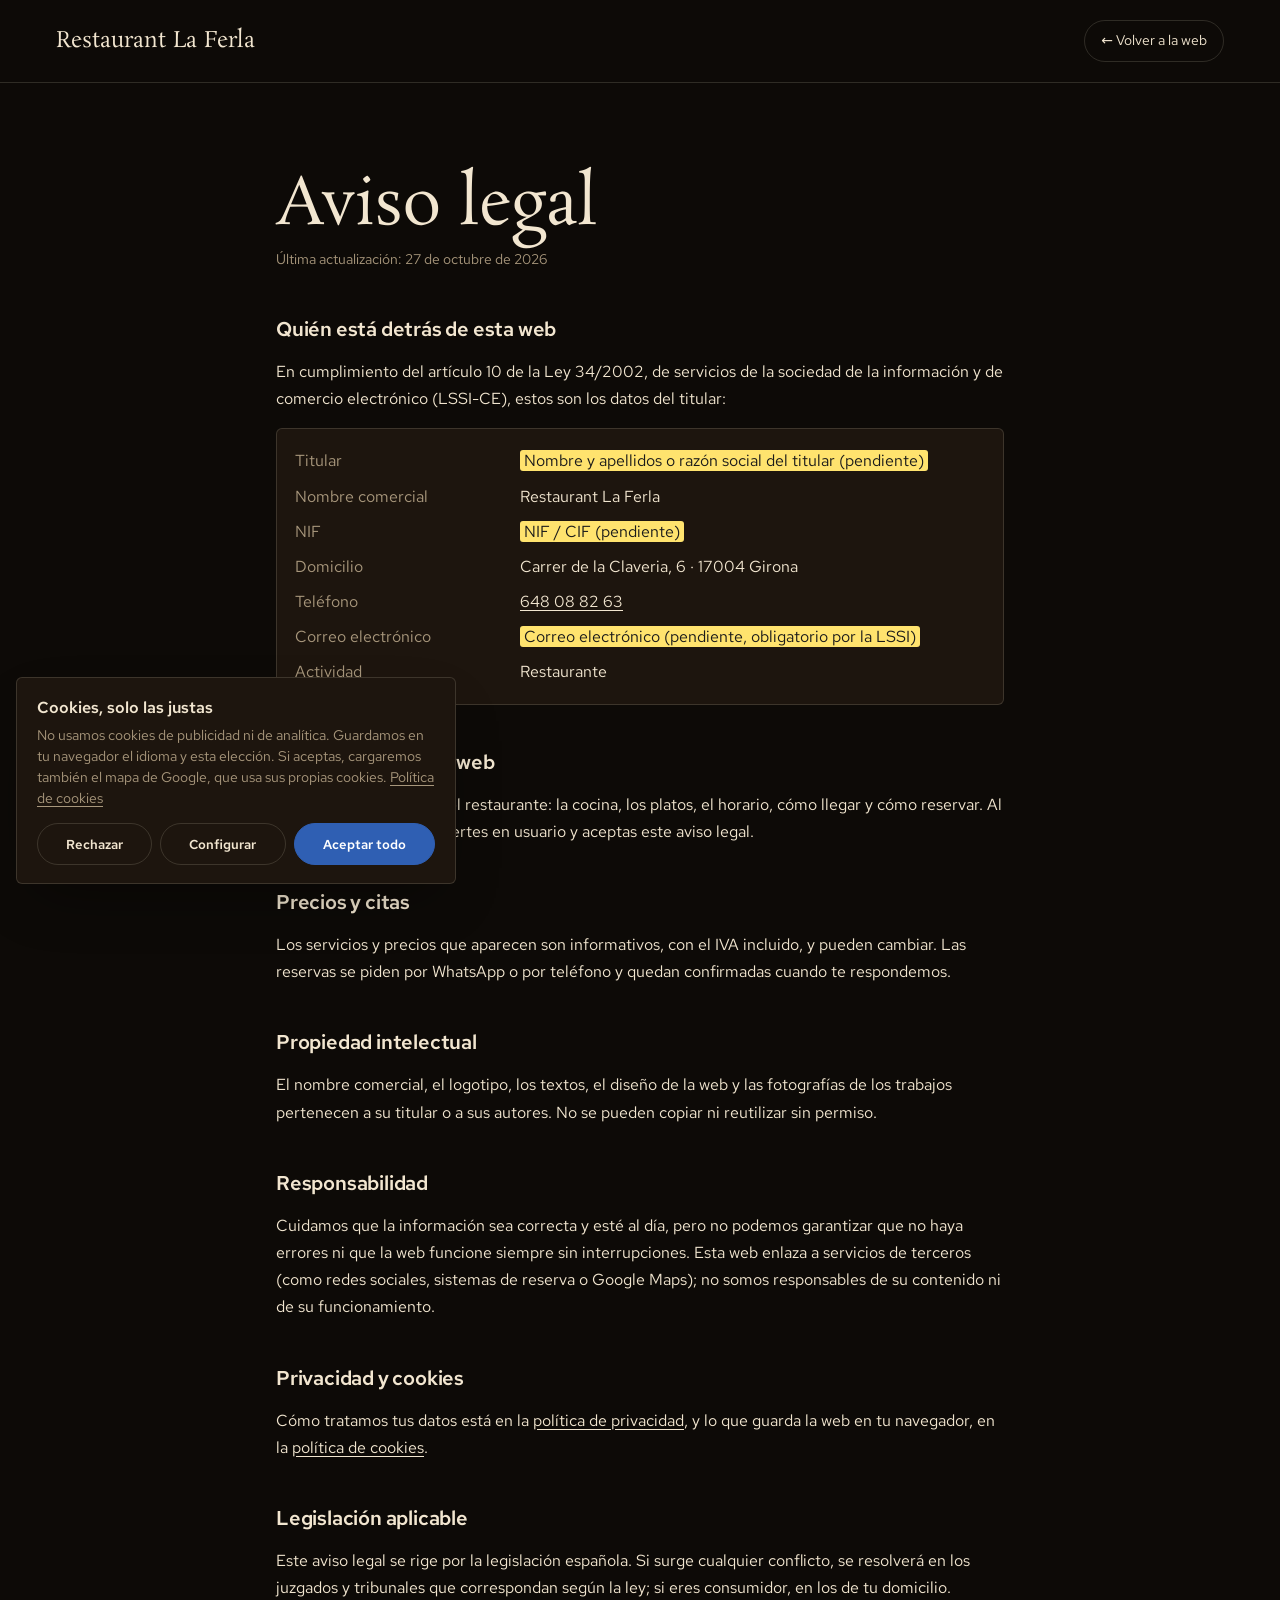
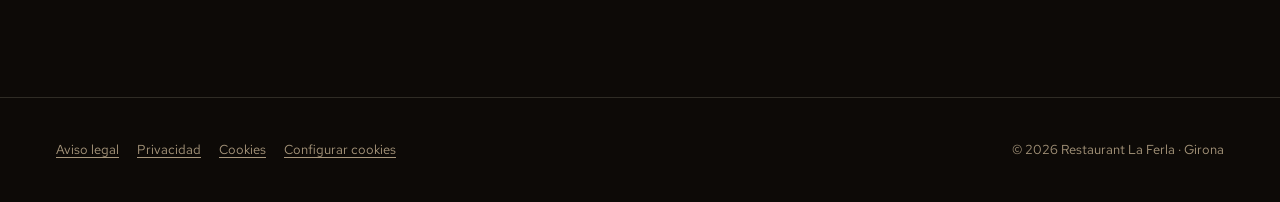
==== aviso-legal.html @ cb2f286a "Web laferla-girona Co-Authored-By: Claude Opus 5.5 <noreply@anthropic.com>" ====
<!doctype html>
<html lang="es">
<head>
<meta charset="utf-8">
<meta name="viewport" content="width=device-width, initial-scale=1, viewport-fit=cover">
<title>Aviso legal · Restaurant La Ferla</title>
<meta name="robots" content="noindex, follow">
<meta name="theme-color" content="#0d0a07">
<link rel="icon" href="assets/favicon.svg" type="image/svg+xml">
<link rel="stylesheet" href="css/fonts.css">
<link rel="stylesheet" href="css/style.css">
<link rel="stylesheet" href="css/legal.css">
</head>
<body class="legal-page">
<header class="legal-top">
  <a class="legal-brand" href="./">Restaurant La Ferla</a>
  <a class="legal-back" href="./">&larr; Volver a la web</a>
</header>
<main class="legal">
  <h1>Aviso legal</h1>
  <p class="upd">Última actualización: 27 de octubre de 2026</p>

  <h2>Quién está detrás de esta web</h2>
  <p>En cumplimiento del artículo 10 de la Ley 34/2002, de servicios de la sociedad de la información y de comercio electrónico (LSSI-CE), estos son los datos del titular:</p>
  <dl>
    <dt>Titular</dt><dd><mark>Nombre y apellidos o razón social del titular (pendiente)</mark></dd>
    <dt>Nombre comercial</dt><dd>Restaurant La Ferla</dd>
    <dt>NIF</dt><dd><mark>NIF / CIF (pendiente)</mark></dd>
    <dt>Domicilio</dt><dd>Carrer de la Claveria, 6 · 17004 Girona</dd>
    <dt>Teléfono</dt><dd><a href="tel:+34648088263">648 08 82 63</a></dd>
    <dt>Correo electrónico</dt><dd><mark>Correo electrónico (pendiente, obligatorio por la LSSI)</mark></dd>
    <dt>Actividad</dt><dd>Restaurante</dd>
  </dl>

  <h2>Para qué sirve esta web</h2>
  <p>Esta web informa sobre el restaurante: la cocina, los platos, el horario, cómo llegar y cómo reservar. Al navegar por ella te conviertes en usuario y aceptas este aviso legal.</p>

  <h2>Precios y citas</h2>
  <p>Los servicios y precios que aparecen son informativos, con el IVA incluido, y pueden cambiar. Las reservas se piden por WhatsApp o por teléfono y quedan confirmadas cuando te respondemos.</p>

  <h2>Propiedad intelectual</h2>
  <p>El nombre comercial, el logotipo, los textos, el diseño de la web y las fotografías de los trabajos pertenecen a su titular o a sus autores. No se pueden copiar ni reutilizar sin permiso.</p>

  <h2>Responsabilidad</h2>
  <p>Cuidamos que la información sea correcta y esté al día, pero no podemos garantizar que no haya errores ni que la web funcione siempre sin interrupciones. Esta web enlaza a servicios de terceros (como redes sociales, sistemas de reserva o Google Maps); no somos responsables de su contenido ni de su funcionamiento.</p>

  <h2>Privacidad y cookies</h2>
  <p>Cómo tratamos tus datos está en la <a href="privacidad.html">política de privacidad</a>, y lo que guarda la web en tu navegador, en la <a href="cookies.html">política de cookies</a>.</p>

  <h2>Legislación aplicable</h2>
  <p>Este aviso legal se rige por la legislación española. Si surge cualquier conflicto, se resolverá en los juzgados y tribunales que correspondan según la ley; si eres consumidor, en los de tu domicilio.</p>
</main>
<footer class="legal-foot">
  <nav class="legal-links" aria-label="Información legal">
    <a href="aviso-legal.html" aria-current="page">Aviso legal</a>
    <a href="privacidad.html">Privacidad</a>
    <a href="cookies.html">Cookies</a>
    <button type="button" data-cookies-open>Configurar cookies</button>
  </nav>
  <p>© 2026 Restaurant La Ferla · Girona</p>
</footer>
<script src="js/consent.js" data-site="laferla-girona"></script>
</body>
</html>
---- css/fonts.css ----
/* Fuentes alojadas en la propia web (sin llamadas a Google) */
@font-face {
  font-family: 'Red Hat Text';
  font-style: normal;
  font-weight: 300 700;
  font-display: swap;
  src: url(../assets/fonts/red-hat-text-normal-300-700-latin-ext.woff2) format('woff2');
  unicode-range: U+0100-02BA, U+02BD-02C5, U+02C7-02CC, U+02CE-02D7, U+02DD-02FF, U+0304, U+0308, U+0329, U+1D00-1DBF, U+1E00-1E9F, U+1EF2-1EFF, U+2020, U+20A0-20AB, U+20AD-20C4, U+2113, U+2C60-2C7F, U+A720-A7FF;
}
@font-face {
  font-family: 'Red Hat Text';
  font-style: normal;
  font-weight: 300 700;
  font-display: swap;
  src: url(../assets/fonts/red-hat-text-normal-300-700-latin.woff2) format('woff2');
  unicode-range: U+0000-00FF, U+0131, U+0152-0153, U+02BB-02BC, U+02C6, U+02DA, U+02DC, U+0304, U+0308, U+0329, U+2000-206F, U+20AC, U+2122, U+2191, U+2193, U+2212, U+2215, U+FEFF, U+FFFD;
}
@font-face {
  font-family: 'Rosarivo';
  font-style: italic;
  font-weight: 400;
  font-display: swap;
  src: url(../assets/fonts/rosarivo-italic-400-latin-ext.woff2) format('woff2');
  unicode-range: U+0100-02BA, U+02BD-02C5, U+02C7-02CC, U+02CE-02D7, U+02DD-02FF, U+0304, U+0308, U+0329, U+1D00-1DBF, U+1E00-1E9F, U+1EF2-1EFF, U+2020, U+20A0-20AB, U+20AD-20C4, U+2113, U+2C60-2C7F, U+A720-A7FF;
}
@font-face {
  font-family: 'Rosarivo';
  font-style: italic;
  font-weight: 400;
  font-display: swap;
  src: url(../assets/fonts/rosarivo-italic-400-latin.woff2) format('woff2');
  unicode-range: U+0000-00FF, U+0131, U+0152-0153, U+02BB-02BC, U+02C6, U+02DA, U+02DC, U+0304, U+0308, U+0329, U+2000-206F, U+20AC, U+2122, U+2191, U+2193, U+2212, U+2215, U+FEFF, U+FFFD;
}
@font-face {
  font-family: 'Rosarivo';
  font-style: normal;
  font-weight: 400;
  font-display: swap;
  src: url(../assets/fonts/rosarivo-normal-400-latin-ext.woff2) format('woff2');
  unicode-range: U+0100-02BA, U+02BD-02C5, U+02C7-02CC, U+02CE-02D7, U+02DD-02FF, U+0304, U+0308, U+0329, U+1D00-1DBF, U+1E00-1E9F, U+1EF2-1EFF, U+2020, U+20A0-20AB, U+20AD-20C4, U+2113, U+2C60-2C7F, U+A720-A7FF;
}
@font-face {
  font-family: 'Rosarivo';
  font-style: normal;
  font-weight: 400;
  font-display: swap;
  src: url(../assets/fonts/rosarivo-normal-400-latin.woff2) format('woff2');
  unicode-range: U+0000-00FF, U+0131, U+0152-0153, U+02BB-02BC, U+02C6, U+02DA, U+02DC, U+0304, U+0308, U+0329, U+2000-206F, U+20AC, U+2122, U+2191, U+2193, U+2212, U+2215, U+FEFF, U+FFFD;
}
---- css/style.css ----
/* La Ferla · «Claroscuro»: la luz de una vela sobre la mesa, como en un bodegón barroco */
:root {
  --night: #0d0a07; --umber: #1b130c; --umber-2: #2a1e14; --wax: #f2e6d0; --mute: #a8977c; --line: #f2e6d01f;
  --blu: #2f5fb3; --blu-2: #4a7bd0; --flame: #ffb35c;
  --f-d: "Rosarivo", Georgia, serif; --f-b: "Red Hat Text", system-ui, sans-serif;
  --ease: cubic-bezier(.22, 1, .36, 1); --r: 6px;
  --c-bg: var(--night); --c-card: #1d150e; --c-ink: var(--wax); --c-mute: var(--mute); --c-line: #f2e6d026; --c-acc: var(--blu); --c-acc-ink: #fff;
}
*, *::before, *::after { box-sizing: border-box; }
html { -webkit-text-size-adjust: 100%; }
body { margin: 0; background: var(--night); color: var(--wax); font: 400 17px/1.65 var(--f-b); -webkit-font-smoothing: antialiased; overflow-x: hidden; }
body.lock { overflow: hidden; }
img { display: block; max-width: 100%; height: auto; }
a { color: inherit; }
::selection { background: var(--blu); color: #fff; }
:focus-visible { outline: 2px solid var(--flame); outline-offset: 3px; }
.skip { position: absolute; left: 12px; top: -60px; z-index: 100; padding: 10px 16px; background: var(--wax); color: var(--night); border-radius: 999px; }
.skip:focus { top: 12px; }
h1, h2, h3 { margin: 0; font-family: var(--f-d); font-weight: 400; letter-spacing: -.01em; }
h2 { font-size: clamp(36px, 5.4vw, 72px); line-height: 1.02; }

.btn { display: inline-flex; align-items: center; justify-content: center; min-height: 52px; padding: 0 26px; border-radius: 999px; background: var(--blu); color: #fff; text-decoration: none; font-weight: 600; font-size: 15px; border: 1px solid var(--blu); }
.btn-line { background: transparent; color: var(--wax); border-color: #f2e6d055; }
.btn-sm { min-height: 42px; padding: 0 18px; font-size: 14px; }
@media (hover: hover) and (pointer: fine) {
  .btn { transition: background .3s, border-color .3s, color .3s; }
  .btn:hover { background: var(--blu-2); border-color: var(--blu-2); }
  .btn-line:hover { background: var(--wax); color: var(--night); border-color: var(--wax); }
}

/* ---------- arranque: una cerilla enciende la vela ---------- */
.intro { position: fixed; inset: 0; z-index: 200; background: var(--night); pointer-events: none; }
.intro canvas { width: 100%; height: 100%; display: block; }
.intro.done { opacity: 0; transition: opacity 1.1s var(--ease); }

/* ---------- cabecera ---------- */
.top { position: fixed; z-index: 50; inset: 0 0 auto; display: flex; align-items: center; justify-content: space-between; gap: 16px; padding: 14px clamp(16px, 4vw, 48px); transition: background .4s, translate .5s var(--ease); }
.top.solid { background: #0d0a07e6; backdrop-filter: blur(10px); box-shadow: 0 1px 0 var(--line); }
.top.hide { translate: 0 -100%; }
.brand { font: italic 400 30px/1 var(--f-d); text-decoration: none; color: var(--wax); white-space: nowrap; }
.nav { display: flex; gap: 26px; }
.nav a { text-decoration: none; font-size: 15px; color: var(--mute); }
.top-r { display: flex; align-items: center; gap: 12px; }
.langs { display: flex; border: 1px solid var(--line); border-radius: 999px; padding: 3px; }
.langs button { min-width: 38px; min-height: 34px; border: 0; border-radius: 999px; background: none; color: var(--mute); font: 600 12px/1 var(--f-b); letter-spacing: .04em; }
.langs button[aria-pressed="true"] { background: var(--wax); color: var(--night); }
@media (hover: hover) and (pointer: fine) { .nav a { transition: color .3s; } .nav a:hover { color: var(--wax); } }
@media (max-width: 900px) { .nav { display: none; } }
@media (max-width: 480px) { .top-r .btn-sm { display: none; } .brand { font-size: 26px; } }

/* ---------- portada ---------- */
.hero { position: relative; min-height: 100svh; display: grid; align-items: end; padding: 140px clamp(16px, 6vw, 96px) clamp(48px, 9vh, 96px); overflow: hidden; isolation: isolate; }
.flame { position: absolute; inset: 0; width: 100%; height: 100%; z-index: -1; }
.hero-in { max-width: 980px; }
.hero-k { margin: 0 0 22px; color: var(--mute); font-size: 14px; letter-spacing: .14em; text-transform: uppercase; }
.hero h1 { font-size: clamp(48px, 9vw, 132px); line-height: .96; }
.hero h1 span { display: block; }
.hero h1 em { display: block; font-style: italic; color: var(--flame); }
.hero-p { max-width: 46ch; margin: 28px 0 0; font-size: clamp(17px, 1.5vw, 20px); color: #e6d8bfcc; }
.hero-cta { display: flex; flex-wrap: wrap; gap: 12px; margin-top: 32px; }
.hero-rate { margin: 28px 0 0; color: var(--mute); font-size: 14px; }
.hero-rate b { color: var(--wax); font-size: 18px; font-family: var(--f-d); }

/* ---------- la cocina ---------- */
.cocina { display: grid; grid-template-columns: 1.1fr .9fr; gap: clamp(32px, 6vw, 96px); align-items: center; padding: clamp(80px, 12vw, 170px) clamp(16px, 6vw, 96px); }
.cocina-txt p { max-width: 50ch; color: #e6d8bfcc; font-size: 18px; }
.cocina-txt h2 { margin-bottom: 26px; }
.cocina-img { margin: 0; justify-self: end; width: min(400px, 100%); aspect-ratio: 3 / 4; overflow: hidden; border-radius: var(--r); }
.cocina-img img { width: 100%; height: 100%; object-fit: cover; filter: sepia(.25) brightness(.8) contrast(1.1); }
@media (max-width: 800px) { .cocina { grid-template-columns: 1fr; } .cocina-img { justify-self: start; } }

/* ---------- platos en claroscuro ---------- */
.platos { padding: clamp(60px, 9vw, 130px) clamp(16px, 6vw, 96px); background: linear-gradient(#0d0a07, #120d08 30%, #0d0a07); }
.sec-head { display: flex; flex-wrap: wrap; justify-content: space-between; align-items: end; gap: 18px 40px; margin-bottom: clamp(36px, 5vw, 64px); }
.hint { margin: 0; color: var(--mute); font-size: 15px; max-width: 34ch; }
.hint-t { display: none; }
@media (hover: none) { .hint-f { display: none; } .hint-t { display: inline; } }
.lit-grid { display: grid; grid-template-columns: repeat(3, 1fr); gap: clamp(16px, 2.6vw, 40px); }
.lit:nth-child(3n+2) { margin-top: clamp(40px, 8vw, 120px); }
.lit:nth-child(3n) { margin-top: clamp(20px, 4vw, 60px); }
.lit { position: relative; margin: 0; cursor: none; }
.lit canvas, .lit img { width: 100%; aspect-ratio: 3 / 4; object-fit: cover; border-radius: var(--r); background: #000; }
.lit img { position: absolute; inset: 0; height: auto; }
.lit.ready img { opacity: 0; }
.lit canvas { display: block; }
.lit figcaption { margin-top: 14px; font: italic 400 22px/1.2 var(--f-d); }
.lit figcaption::before { content: ""; display: inline-block; width: 26px; height: 1px; margin-right: 12px; vertical-align: middle; background: var(--flame); }
.platos-note { margin: clamp(40px, 6vw, 70px) 0 0; color: var(--mute); max-width: 52ch; }
@media (hover: none) { .lit { cursor: auto; } }
@media (max-width: 760px) { .lit-grid { grid-template-columns: 1fr 1fr; } .lit:nth-child(n) { margin-top: 0; } .lit:nth-child(2n) { margin-top: 48px; } }

/* ---------- Marco ---------- */
.marco { display: grid; grid-template-columns: .8fr 1.2fr .6fr; gap: clamp(20px, 4vw, 60px); align-items: center; padding: clamp(80px, 12vw, 170px) clamp(16px, 6vw, 96px); }
.marco figure { margin: 0; overflow: hidden; border-radius: var(--r); }
.marco img { width: 100%; height: 100%; object-fit: cover; }
.marco-a { aspect-ratio: 4 / 5; }
.marco-b { aspect-ratio: 9 / 16; align-self: end; }
.marco-txt h2 { margin-bottom: 24px; }
.marco-txt p { color: #e6d8bfcc; font-size: 18px; max-width: 44ch; }
.marco blockquote { margin: 34px 0 0; padding-left: 22px; border-left: 1px solid var(--flame); }
.marco blockquote p { font: italic 400 24px/1.35 var(--f-d); color: var(--wax); }
cite { display: block; margin-top: 10px; font-style: normal; color: var(--mute); font-size: 13px; letter-spacing: .08em; text-transform: uppercase; }
@media (max-width: 860px) { .marco { grid-template-columns: 1fr 1fr; } .marco-txt { grid-column: 1 / -1; grid-row: 1; } }

/* ---------- reseñas ---------- */
.resenas { padding: clamp(70px, 10vw, 140px) clamp(16px, 6vw, 96px); border-top: 1px solid var(--line); }
.resenas h2 { max-width: 14ch; margin-bottom: clamp(36px, 5vw, 60px); }
.rs { display: grid; grid-template-columns: repeat(2, 1fr); gap: clamp(28px, 4vw, 64px) clamp(28px, 5vw, 80px); }
.rs blockquote { margin: 0; }
.rs p { margin: 0; font: italic 400 clamp(20px, 1.9vw, 26px)/1.4 var(--f-d); color: #efe2cbe6; }
@media (max-width: 760px) { .rs { grid-template-columns: 1fr; } }

/* ---------- reservar ---------- */
.reservar { display: grid; grid-template-columns: 1fr 1fr; gap: clamp(32px, 5vw, 80px); padding: clamp(80px, 11vw, 150px) clamp(16px, 6vw, 96px); background: radial-gradient(120% 90% at 20% 0%, #2a1e14 0%, #0d0a07 60%); }
.res-txt h2 { margin-bottom: 20px; }
.res-txt > p { color: #e6d8bfcc; max-width: 44ch; }
.res-cta { display: flex; flex-wrap: wrap; gap: 12px; margin: 28px 0 36px; }
.reservar dl { display: grid; grid-template-columns: auto 1fr; gap: 12px 26px; margin: 0; }
.reservar dt { color: var(--mute); font-size: 14px; }
.reservar dd { margin: 0; }
.res-map { min-height: 420px; }
@media (max-width: 860px) { .reservar { grid-template-columns: 1fr; } .res-map { min-height: 320px; } .reservar dl { grid-template-columns: 1fr; gap: 4px; } .reservar dd { margin-bottom: 14px; } }

/* ---------- pie ---------- */
.foot { padding: 40px clamp(16px, 6vw, 96px) 34px; border-top: 1px solid var(--line); overflow: hidden; }
.foot-big { margin: 0 0 30px; font: italic 400 clamp(80px, 22vw, 320px)/.8 var(--f-d); color: #f2e6d00f; letter-spacing: -.03em; white-space: nowrap; }
.foot-row { display: flex; flex-wrap: wrap; justify-content: space-between; gap: 14px 24px; color: var(--mute); font-size: 14px; }
.foot-row p { margin: 0; }
.foot-links { display: flex; flex-wrap: wrap; gap: 18px; }
.foot-links a, .foot-links button { color: inherit; font: inherit; background: none; border: 0; padding: 0; cursor: pointer; text-decoration: underline; text-underline-offset: 3px; }

@media (prefers-reduced-motion: reduce) { .intro { display: none; } * { animation: none !important; transition: none !important; } }
---- css/legal.css ----
/* Común a todas las webs del lote: aviso de cookies, panel, mapa con consentimiento y páginas legales.
   Usa las variables de cada web: --c-bg --c-card --c-ink --c-mute --c-line --c-acc --c-acc-ink --f-d --f-b --r */

/* ---------- aviso de cookies ---------- */
.ck { position: fixed; z-index: 9000; left: 16px; bottom: 16px; width: min(440px, calc(100vw - 32px)); padding: 20px 20px 18px; background: var(--c-card); color: var(--c-ink); border: 1px solid var(--c-line); border-radius: var(--r, 14px); box-shadow: 0 24px 60px -20px rgba(0,0,0,.45); font: 400 14px/1.5 var(--f-b); opacity: 0; translate: 0 24px; transition: opacity .45s cubic-bezier(.2,.8,.2,1), translate .55s cubic-bezier(.2,.8,.2,1); pointer-events: none; }
.ck.show { opacity: 1; translate: 0 0; pointer-events: auto; }
.ck-h { margin: 0 0 6px; font: 600 16px/1.3 var(--f-b); }
.ck-p { margin: 0 0 14px; color: var(--c-mute); }
.ck-p a, .ck-more a { color: inherit; text-decoration: underline; text-underline-offset: 3px; }
.ck-btns { display: flex; flex-wrap: wrap; gap: 8px; }
.ck-b { flex: 1 1 auto; min-height: 42px; padding: 0 14px; border: 1px solid var(--c-line); border-radius: 999px; background: transparent; color: var(--c-ink); font: 600 13px/1 var(--f-b); }
.ck-b.ck-main { background: var(--c-acc); border-color: var(--c-acc); color: var(--c-acc-ink); }
.ck-b:focus-visible, .ck-x:focus-visible, .cc-map-btn:focus-visible { outline: 2px solid var(--c-acc); outline-offset: 2px; }
@media (hover: hover) and (pointer: fine) { .ck-b { transition: background .25s, border-color .25s; } .ck-b:hover { border-color: var(--c-ink); } .ck-b.ck-main:hover { filter: brightness(1.08); } }

.ck-dlg { width: min(520px, calc(100vw - 32px)); padding: 0; border: 1px solid var(--c-line); border-radius: var(--r, 14px); background: var(--c-card); color: var(--c-ink); font: 400 14px/1.5 var(--f-b); }
.ck-dlg::backdrop { background: rgba(0,0,0,.55); backdrop-filter: blur(3px); }
.ck-in { padding: 22px; display: grid; gap: 14px; }
.ck-top { display: flex; align-items: center; justify-content: space-between; gap: 12px; }
.ck-ph { margin: 0; font: 600 18px/1.2 var(--f-b); }
.ck-x { width: 40px; height: 40px; border: 1px solid var(--c-line); border-radius: 50%; background: none; color: inherit; font-size: 22px; line-height: 1; }
.ck-row { display: flex; gap: 16px; align-items: center; justify-content: space-between; padding: 14px 0; border-top: 1px solid var(--c-line); }
.ck-row b { display: block; margin-bottom: 2px; }
.ck-row p { margin: 0; color: var(--c-mute); font-size: 13px; }
.ck-fixed { flex: none; font-size: 12px; color: var(--c-mute); }
.ck-sw { position: relative; flex: none; width: 46px; height: 26px; }
.ck-sw input { position: absolute; inset: 0; opacity: 0; margin: 0; }
.ck-sw i { position: absolute; inset: 0; border-radius: 99px; background: var(--c-line); transition: background .25s; }
.ck-sw i::after { content: ""; position: absolute; top: 3px; left: 3px; width: 20px; height: 20px; border-radius: 50%; background: var(--c-card); box-shadow: 0 1px 3px rgba(0,0,0,.3); transition: translate .25s cubic-bezier(.3,.7,.2,1); }
.ck-sw input:checked + i { background: var(--c-acc); }
.ck-sw input:checked + i::after { translate: 20px 0; }
.ck-sw input:focus-visible + i { outline: 2px solid var(--c-acc); outline-offset: 2px; }
.ck-more { margin: 0; font-size: 13px; color: var(--c-mute); }

/* ---------- mapa con consentimiento ---------- */
.cc-map { position: relative; overflow: hidden; border-radius: var(--r, 14px); background: var(--c-card); border: 1px solid var(--c-line); min-height: 280px; }
.cc-map iframe { position: absolute; inset: 0; width: 100%; height: 100%; border: 0; }
.cc-map-ph { position: absolute; inset: 0; display: grid; place-content: center; gap: 14px; padding: 24px; text-align: center; color: var(--c-mute); font: 400 14px/1.5 var(--f-b); }
.cc-map-ph p { margin: 0; max-width: 32ch; }
.cc-map-btn { justify-self: center; min-height: 42px; padding: 0 20px; border-radius: 999px; border: 1px solid var(--c-ink); background: none; color: var(--c-ink); font: 600 13px/1 var(--f-b); }

/* ---------- páginas legales ---------- */
.legal-page { background: var(--c-bg); color: var(--c-ink); font: 400 16px/1.7 var(--f-b); margin: 0; }
.legal-top { display: flex; align-items: center; justify-content: space-between; gap: 16px; padding: 20px clamp(16px, 5vw, 56px); border-bottom: 1px solid var(--c-line); }
.legal-brand { font: 400 22px/1 var(--f-d); color: inherit; text-decoration: none; }
.legal-back { display: inline-flex; align-items: center; gap: 8px; min-height: 42px; padding: 0 16px; border: 1px solid var(--c-line); border-radius: 999px; color: inherit; text-decoration: none; font-size: 14px; }
.legal { max-width: 760px; margin: 0 auto; padding: clamp(40px, 8vw, 90px) 16px 80px; }
.legal h1 { margin: 0 0 8px; font: 400 clamp(36px, 7vw, 64px)/1.05 var(--f-d); }
.legal h2 { margin: 44px 0 10px; font: 600 20px/1.3 var(--f-b); }
.legal .upd { color: var(--c-mute); font-size: 14px; margin: 0 0 28px; }
.legal a { color: inherit; text-underline-offset: 3px; }
.legal dl { display: grid; grid-template-columns: minmax(120px, 30%) 1fr; gap: 8px 18px; margin: 16px 0; padding: 18px; border: 1px solid var(--c-line); border-radius: var(--r, 14px); background: var(--c-card); }
.legal dt { color: var(--c-mute); }
.legal dd { margin: 0; }
.legal mark { background: #ffe36e; color: #1a1a1a; padding: 0 4px; border-radius: 3px; }
.legal table { width: 100%; border-collapse: collapse; margin: 16px 0; font-size: 14px; }
.legal th, .legal td { text-align: left; vertical-align: top; padding: 10px 8px; border-bottom: 1px solid var(--c-line); }
.legal-btn { display: inline-flex; align-items: center; min-height: 44px; padding: 0 20px; border-radius: 999px; border: 1px solid var(--c-ink); background: none; color: var(--c-ink); font: 600 14px/1 var(--f-b); margin: 6px 0 12px; }
.legal-foot { padding: 28px clamp(16px, 5vw, 56px); border-top: 1px solid var(--c-line); display: flex; flex-wrap: wrap; gap: 12px 24px; align-items: center; justify-content: space-between; font-size: 13px; color: var(--c-mute); }
.legal-links { display: flex; flex-wrap: wrap; gap: 6px 18px; }
.legal-links a, .legal-links button { color: inherit; background: none; border: 0; padding: 0; font: inherit; text-decoration: underline; text-underline-offset: 3px; }
@media (max-width: 560px) { .legal dl { grid-template-columns: 1fr; gap: 2px; } .legal dd { margin-bottom: 10px; } .legal table { display: block; overflow-x: auto; } }
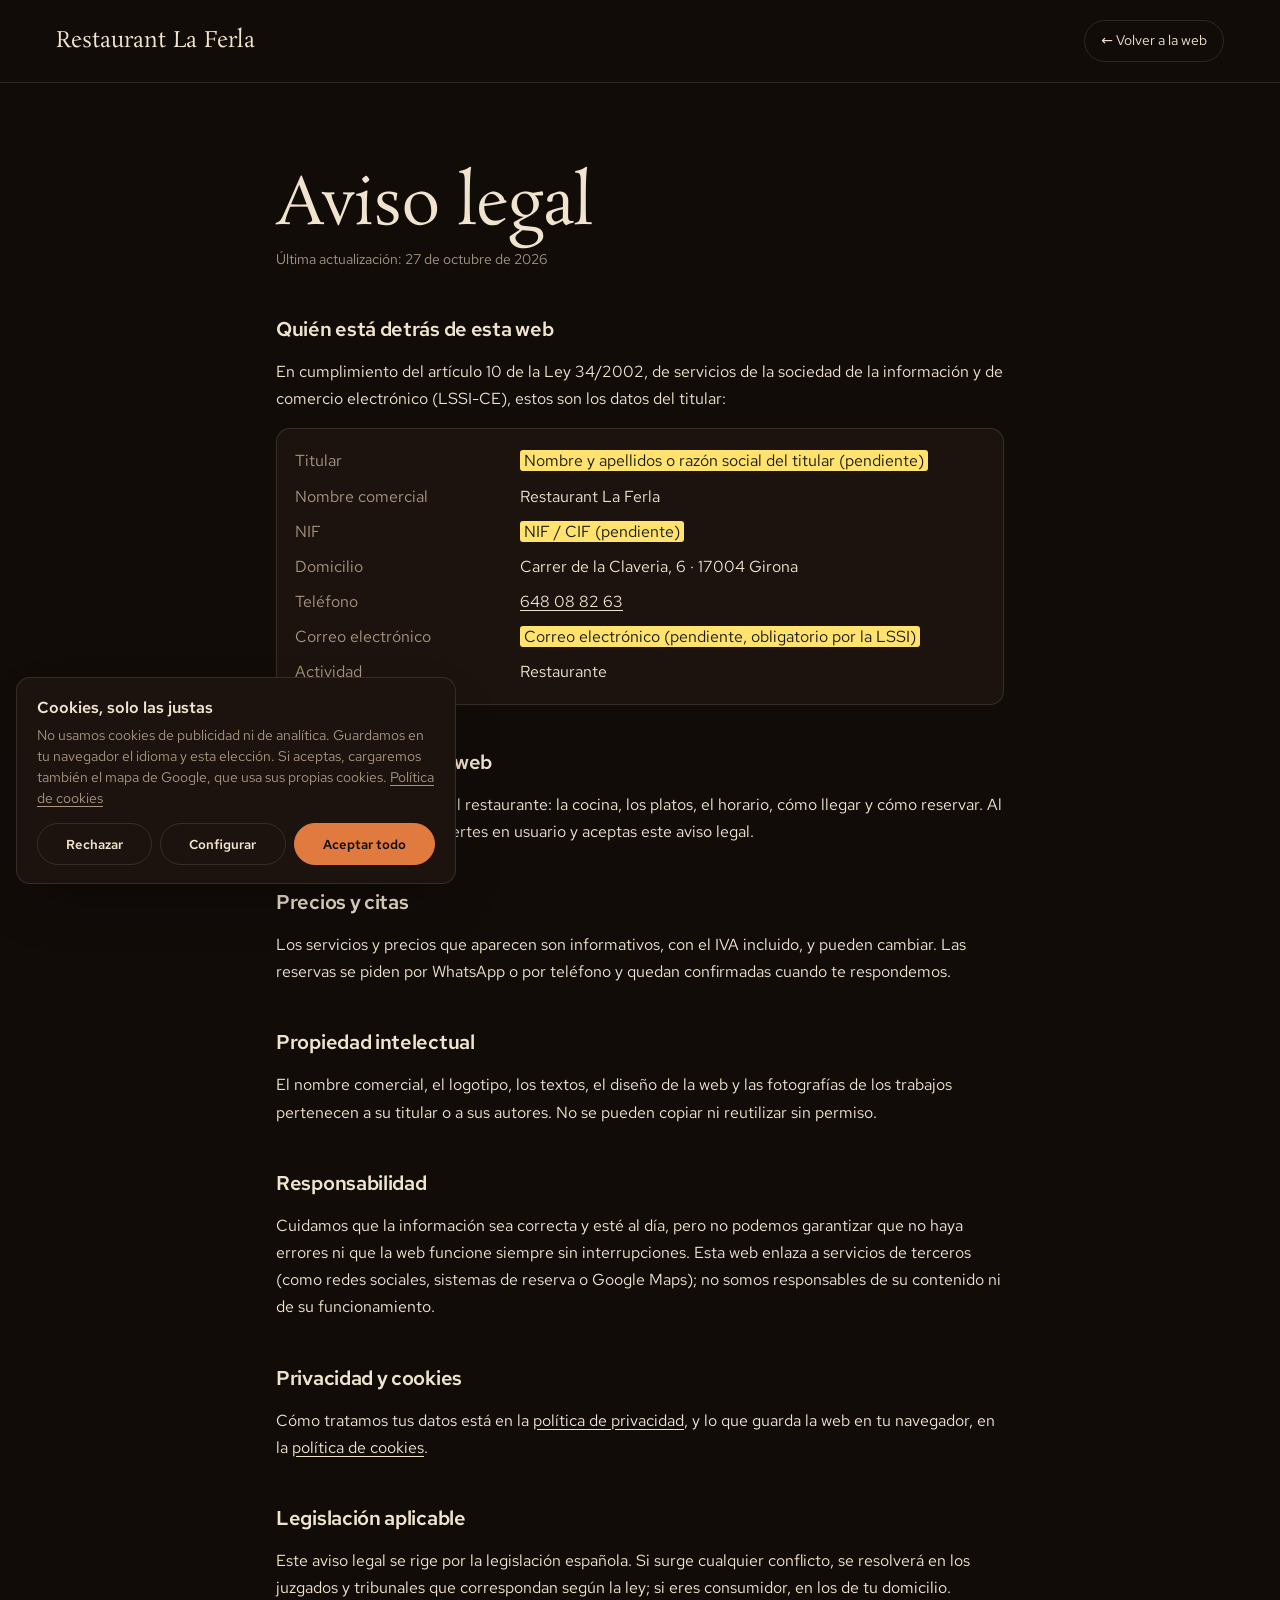
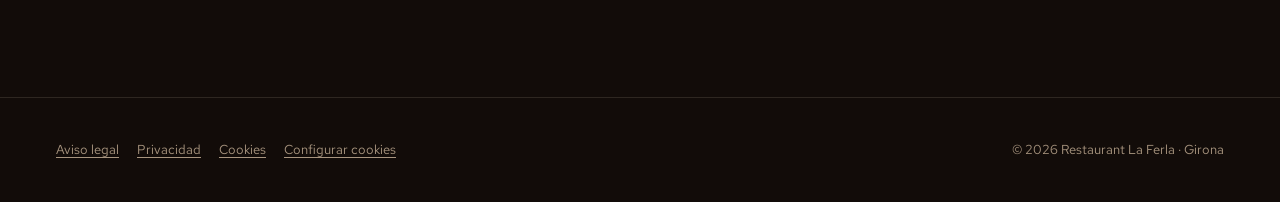
==== commit d23bfda3: "Rediseño premium: laferla-girona Co-Authored-By: Claude Opus 5.5 <noreply@anthropic.com>" ====
--- a/aviso-legal.html
+++ b/aviso-legal.html
@@ -8,6 +8,7 @@
 <meta name="theme-color" content="#0d0a07">
 <link rel="icon" href="assets/favicon.svg" type="image/svg+xml">
 <link rel="stylesheet" href="css/fonts.css">
+<link rel="stylesheet" href="css/premium.css">
 <link rel="stylesheet" href="css/style.css">
 <link rel="stylesheet" href="css/legal.css">
 </head>
--- a/css/premium.css
+++ b/css/premium.css
@@ -0,0 +1,26 @@
+/* Kit premium común (lote Girona 2): máscaras de palabras, grano de película, marquesinas y Lenis */
+html.lenis, html.lenis body { height: auto; }
+.lenis.lenis-smooth { scroll-behavior: auto !important; }
+.lenis.lenis-stopped { overflow: hidden; }
+.js:not(.ready) [data-hero], .js:not(.ready) [data-split] { visibility: hidden; }
+.w { display: inline-block; overflow: hidden; vertical-align: top; padding: 0 .02em .1em; margin: 0 -.02em -.1em; }
+.w-i { display: inline-block; will-change: transform; }
+[data-img] { overflow: hidden; }
+[data-img] img, [data-img] video { transform-origin: 50% 50%; }
+[data-mag] { transition: translate .5s cubic-bezier(.2, .9, .3, 1.2); }
+/* grano de película sobre toda la web */
+.grain::after { content: ""; position: fixed; inset: -50%; z-index: 300; pointer-events: none; opacity: var(--grain, .06);
+  background: url("data:image/svg+xml,%3Csvg xmlns='http://www.w3.org/2000/svg' width='220' height='220'%3E%3Cfilter id='n'%3E%3CfeTurbulence type='fractalNoise' baseFrequency='.85' numOctaves='3' stitchTiles='stitch'/%3E%3C/filter%3E%3Crect width='220' height='220' filter='url(%23n)'/%3E%3C/svg%3E");
+  animation: grain 1.2s steps(6) infinite; }
+@keyframes grain { 0% { translate: 0 0; } 20% { translate: -4% 3%; } 40% { translate: 3% -5%; } 60% { translate: -6% -2%; } 80% { translate: 5% 4%; } 100% { translate: 0 0; } }
+/* marquesina infinita */
+.mq { overflow: hidden; white-space: nowrap; }
+.mq-t { display: inline-flex; animation: mq var(--mq, 30s) linear infinite; }
+.mq-t > * { flex: none; }
+@keyframes mq { to { transform: translateX(-50%); } }
+@media (prefers-reduced-motion: reduce) { .grain::after, .mq-t { animation: none; } }
+/* cursor de anillo (body[data-cursor]) */
+.cur { position: fixed; left: 0; top: 0; z-index: 400; width: 36px; height: 36px; margin: -18px 0 0 -18px; border: 1px solid #fff; border-radius: 50%; pointer-events: none; opacity: 0; mix-blend-mode: difference; transition: width .4s cubic-bezier(.16,1,.3,1), height .4s cubic-bezier(.16,1,.3,1), margin .4s cubic-bezier(.16,1,.3,1), opacity .3s, background .4s; }
+.cur.on { opacity: 1; }
+.cur.big { width: 74px; height: 74px; margin: -37px 0 0 -37px; background: #ffffff1f; }
+video[data-video] { display: block; width: 100%; height: 100%; object-fit: cover; }
--- a/css/style.css
+++ b/css/style.css
@@ -1,132 +1,129 @@
-/* La Ferla · «Claroscuro»: la luz de una vela sobre la mesa, como en un bodegón barroco */
+/* La Ferla · «Claroscuro»: noche cálida junto a la Catedral, titular grande en Rosarivo, tres platos en columna
+   y la carta en penumbra con una luz de vela que sigue al cursor */
 :root {
-  --night: #0d0a07; --umber: #1b130c; --umber-2: #2a1e14; --wax: #f2e6d0; --mute: #a8977c; --line: #f2e6d01f;
-  --blu: #2f5fb3; --blu-2: #4a7bd0; --flame: #ffb35c;
+  --night: #120c09; --umber: #1c130e; --umber-2: #26190f; --cream: #f1e4cf; --arancia: #e07a3f; --rosso: #b5482f; --mute: #a8957f; --line: #f1e4cf1f; --line-d: #1c130e24;
   --f-d: "Rosarivo", Georgia, serif; --f-b: "Red Hat Text", system-ui, sans-serif;
-  --ease: cubic-bezier(.22, 1, .36, 1); --r: 6px;
-  --c-bg: var(--night); --c-card: #1d150e; --c-ink: var(--wax); --c-mute: var(--mute); --c-line: #f2e6d026; --c-acc: var(--blu); --c-acc-ink: #fff;
+  --ease: cubic-bezier(.16, 1, .3, 1); --pad: clamp(16px, 5vw, 84px);
+  --c-bg: var(--night); --c-card: var(--umber); --c-ink: var(--cream); --c-mute: var(--mute); --c-line: var(--line); --c-acc: var(--arancia); --c-acc-ink: var(--night);
 }
 *, *::before, *::after { box-sizing: border-box; }
 html { -webkit-text-size-adjust: 100%; }
-body { margin: 0; background: var(--night); color: var(--wax); font: 400 17px/1.65 var(--f-b); -webkit-font-smoothing: antialiased; overflow-x: hidden; }
-body.lock { overflow: hidden; }
+body { margin: 0; background: var(--night); color: var(--cream); font: 400 17px/1.7 var(--f-b); -webkit-font-smoothing: antialiased; overflow-x: hidden; --grain: .06; }
 img { display: block; max-width: 100%; height: auto; }
 a { color: inherit; }
-::selection { background: var(--blu); color: #fff; }
-:focus-visible { outline: 2px solid var(--flame); outline-offset: 3px; }
-.skip { position: absolute; left: 12px; top: -60px; z-index: 100; padding: 10px 16px; background: var(--wax); color: var(--night); border-radius: 999px; }
+::selection { background: var(--arancia); color: var(--night); }
+:focus-visible { outline: 1px solid var(--arancia); outline-offset: 4px; }
+.skip { position: absolute; left: 12px; top: -60px; z-index: 100; padding: 10px 16px; background: var(--cream); color: var(--night); }
 .skip:focus { top: 12px; }
-h1, h2, h3 { margin: 0; font-family: var(--f-d); font-weight: 400; letter-spacing: -.01em; }
-h2 { font-size: clamp(36px, 5.4vw, 72px); line-height: 1.02; }
+h1, h2, h3 { margin: 0; font-family: var(--f-d); font-weight: 400; line-height: 1.02; letter-spacing: -.015em; }
+h2 { font-size: clamp(46px, 6vw, 104px); }
+.btn { display: inline-flex; align-items: center; justify-content: center; min-height: 56px; padding: 0 30px; background: var(--arancia); color: var(--night); border: 1px solid var(--arancia); text-decoration: none; font: 600 13px/1 var(--f-b); letter-spacing: .14em; text-transform: uppercase; }
+.btn-line { background: none; color: var(--cream); border-color: #f1e4cf59; }
+.btn-sm { min-height: 42px; padding: 0 20px; font-size: 12px; }
+@media (hover: hover) and (pointer: fine) { .btn { transition: background .4s, color .4s, border-color .4s; } .btn:hover { background: var(--cream); border-color: var(--cream); color: var(--night); } }
 
-.btn { display: inline-flex; align-items: center; justify-content: center; min-height: 52px; padding: 0 26px; border-radius: 999px; background: var(--blu); color: #fff; text-decoration: none; font-weight: 600; font-size: 15px; border: 1px solid var(--blu); }
-.btn-line { background: transparent; color: var(--wax); border-color: #f2e6d055; }
-.btn-sm { min-height: 42px; padding: 0 18px; font-size: 14px; }
-@media (hover: hover) and (pointer: fine) {
-  .btn { transition: background .3s, border-color .3s, color .3s; }
-  .btn:hover { background: var(--blu-2); border-color: var(--blu-2); }
-  .btn-line:hover { background: var(--wax); color: var(--night); border-color: var(--wax); }
+/* ---------- cabecera ---------- */
+.top { position: fixed; z-index: 50; inset: 0 0 auto; display: flex; align-items: center; justify-content: space-between; gap: 16px; padding: 16px var(--pad); transition: background .5s, translate .6s var(--ease); }
+.top.solid { background: #120c09e6; backdrop-filter: blur(16px); }
+.top.hide { translate: 0 -100%; }
+.brand { font: italic 400 32px/1 var(--f-d); text-decoration: none; }
+.nav { display: flex; gap: 32px; }
+.nav a { white-space: nowrap; text-decoration: none; font-size: 12px; font-weight: 600; letter-spacing: .18em; text-transform: uppercase; color: #f1e4cfa6; }
+.top-r { display: flex; align-items: center; gap: 12px; }
+.langs { display: flex; padding: 3px; border: 1px solid var(--line); }
+.langs button { min-width: 36px; min-height: 32px; border: 0; background: none; color: var(--mute); font: 600 11px/1 var(--f-b); letter-spacing: .08em; cursor: pointer; }
+.langs button[aria-pressed="true"] { background: var(--cream); color: var(--night); }
+@media (hover: hover) and (pointer: fine) { .nav a { transition: color .3s; } .nav a:hover { color: var(--cream); } }
+@media (max-width: 1000px) { .nav { display: none; } }
+@media (max-width: 420px) { .top-r .btn-sm { display: none; } }
+
+/* ---------- portada ---------- */
+.hero { position: relative; display: grid; grid-template-columns: 1.25fr .75fr; align-items: center; gap: clamp(24px, 5vw, 90px); min-height: 100svh; padding: 110px var(--pad) clamp(36px, 6vh, 70px); overflow: hidden; isolation: isolate;
+  background: radial-gradient(ellipse 55% 60% at 22% 30%, #3a2414 0%, #120c09 70%); }
+.hero-k { margin: 0 0 26px; font-size: 12px; font-weight: 600; letter-spacing: .28em; text-transform: uppercase; color: var(--arancia); }
+.hero h1 { font-size: clamp(54px, 7.4vw, 136px); line-height: .96; }
+.hero h1 > span, .hero h1 > em { display: block; }
+.hero h1 em { color: var(--arancia); }
+.hero-p { max-width: 46ch; margin: 30px 0 0; color: #f1e4cfbf; font-size: 18px; }
+.hero-cta { display: flex; flex-wrap: wrap; gap: 12px; margin-top: 34px; }
+.hero-rate { margin: 26px 0 0; font-size: 14px; color: var(--mute); }
+.hero-rate b { font: italic 400 30px/1 var(--f-d); color: var(--cream); margin-right: 4px; }
+.h-dishes { position: relative; height: min(80svh, 760px); }
+.hd { position: absolute; margin: 0; overflow: hidden; box-shadow: 0 40px 80px -30px #000; }
+.hd img { width: 100%; height: 100%; object-fit: cover; }
+.hd1 { width: 58%; aspect-ratio: 3 / 4; left: 0; top: 0; }
+.hd2 { width: 50%; aspect-ratio: 3 / 4; right: 0; top: 30%; }
+.hd3 { width: 54%; aspect-ratio: 3 / 4; left: 12%; bottom: 0; }
+@media (max-width: 900px) {
+  .hero { grid-template-columns: 1fr; padding-top: 96px; }
+  .h-dishes { order: -1; height: 72vw; }
+  .hd1 { width: 40%; } .hd2 { width: 36%; top: 12%; } .hd3 { width: 38%; left: 34%; bottom: auto; top: 30%; }
 }
 
-/* ---------- arranque: una cerilla enciende la vela ---------- */
-.intro { position: fixed; inset: 0; z-index: 200; background: var(--night); pointer-events: none; }
-.intro canvas { width: 100%; height: 100%; display: block; }
-.intro.done { opacity: 0; transition: opacity 1.1s var(--ease); }
+/* ---------- la cocina ---------- */
+.cocina { display: grid; grid-template-columns: 1.1fr .9fr; gap: clamp(30px, 6vw, 110px); align-items: center; padding: clamp(110px, 13vw, 190px) var(--pad); background: var(--umber); }
+.cocina h2 { max-width: 13ch; margin-bottom: 28px; }
+.cocina-txt p { max-width: 50ch; margin: 0 0 16px; color: #f1e4cfbf; font-size: 18px; }
+.cocina-img { margin: 0; aspect-ratio: 9 / 13; max-height: 80svh; overflow: hidden; justify-self: end; width: min(100%, 440px); }
+.cocina-img img { width: 100%; height: 100%; object-fit: cover; }
+@media (max-width: 860px) { .cocina { grid-template-columns: 1fr; } .cocina-img { justify-self: start; } }
 
-/* ---------- cabecera ---------- */
-.top { position: fixed; z-index: 50; inset: 0 0 auto; display: flex; align-items: center; justify-content: space-between; gap: 16px; padding: 14px clamp(16px, 4vw, 48px); transition: background .4s, translate .5s var(--ease); }
-.top.solid { background: #0d0a07e6; backdrop-filter: blur(10px); box-shadow: 0 1px 0 var(--line); }
-.top.hide { translate: 0 -100%; }
-.brand { font: italic 400 30px/1 var(--f-d); text-decoration: none; color: var(--wax); white-space: nowrap; }
-.nav { display: flex; gap: 26px; }
-.nav a { text-decoration: none; font-size: 15px; color: var(--mute); }
-.top-r { display: flex; align-items: center; gap: 12px; }
-.langs { display: flex; border: 1px solid var(--line); border-radius: 999px; padding: 3px; }
-.langs button { min-width: 38px; min-height: 34px; border: 0; border-radius: 999px; background: none; color: var(--mute); font: 600 12px/1 var(--f-b); letter-spacing: .04em; }
-.langs button[aria-pressed="true"] { background: var(--wax); color: var(--night); }
-@media (hover: hover) and (pointer: fine) { .nav a { transition: color .3s; } .nav a:hover { color: var(--wax); } }
-@media (max-width: 900px) { .nav { display: none; } }
-@media (max-width: 480px) { .top-r .btn-sm { display: none; } .brand { font-size: 26px; } }
-
-/* ---------- portada ---------- */
-.hero { position: relative; min-height: 100svh; display: grid; align-items: end; padding: 140px clamp(16px, 6vw, 96px) clamp(48px, 9vh, 96px); overflow: hidden; isolation: isolate; }
-.flame { position: absolute; inset: 0; width: 100%; height: 100%; z-index: -1; }
-.hero-in { max-width: 980px; }
-.hero-k { margin: 0 0 22px; color: var(--mute); font-size: 14px; letter-spacing: .14em; text-transform: uppercase; }
-.hero h1 { font-size: clamp(48px, 9vw, 132px); line-height: .96; }
-.hero h1 span { display: block; }
-.hero h1 em { display: block; font-style: italic; color: var(--flame); }
-.hero-p { max-width: 46ch; margin: 28px 0 0; font-size: clamp(17px, 1.5vw, 20px); color: #e6d8bfcc; }
-.hero-cta { display: flex; flex-wrap: wrap; gap: 12px; margin-top: 32px; }
-.hero-rate { margin: 28px 0 0; color: var(--mute); font-size: 14px; }
-.hero-rate b { color: var(--wax); font-size: 18px; font-family: var(--f-d); }
-
-/* ---------- la cocina ---------- */
-.cocina { display: grid; grid-template-columns: 1.1fr .9fr; gap: clamp(32px, 6vw, 96px); align-items: center; padding: clamp(80px, 12vw, 170px) clamp(16px, 6vw, 96px); }
-.cocina-txt p { max-width: 50ch; color: #e6d8bfcc; font-size: 18px; }
-.cocina-txt h2 { margin-bottom: 26px; }
-.cocina-img { margin: 0; justify-self: end; width: min(400px, 100%); aspect-ratio: 3 / 4; overflow: hidden; border-radius: var(--r); }
-.cocina-img img { width: 100%; height: 100%; object-fit: cover; filter: sepia(.25) brightness(.8) contrast(1.1); }
-@media (max-width: 800px) { .cocina { grid-template-columns: 1fr; } .cocina-img { justify-self: start; } }
-
-/* ---------- platos en claroscuro ---------- */
-.platos { padding: clamp(60px, 9vw, 130px) clamp(16px, 6vw, 96px); background: linear-gradient(#0d0a07, #120d08 30%, #0d0a07); }
-.sec-head { display: flex; flex-wrap: wrap; justify-content: space-between; align-items: end; gap: 18px 40px; margin-bottom: clamp(36px, 5vw, 64px); }
-.hint { margin: 0; color: var(--mute); font-size: 15px; max-width: 34ch; }
-.hint-t { display: none; }
-@media (hover: none) { .hint-f { display: none; } .hint-t { display: inline; } }
-.lit-grid { display: grid; grid-template-columns: repeat(3, 1fr); gap: clamp(16px, 2.6vw, 40px); }
-.lit:nth-child(3n+2) { margin-top: clamp(40px, 8vw, 120px); }
-.lit:nth-child(3n) { margin-top: clamp(20px, 4vw, 60px); }
-.lit { position: relative; margin: 0; cursor: none; }
-.lit canvas, .lit img { width: 100%; aspect-ratio: 3 / 4; object-fit: cover; border-radius: var(--r); background: #000; }
-.lit img { position: absolute; inset: 0; height: auto; }
-.lit.ready img { opacity: 0; }
-.lit canvas { display: block; }
-.lit figcaption { margin-top: 14px; font: italic 400 22px/1.2 var(--f-d); }
-.lit figcaption::before { content: ""; display: inline-block; width: 26px; height: 1px; margin-right: 12px; vertical-align: middle; background: var(--flame); }
-.platos-note { margin: clamp(40px, 6vw, 70px) 0 0; color: var(--mute); max-width: 52ch; }
-@media (hover: none) { .lit { cursor: auto; } }
-@media (max-width: 760px) { .lit-grid { grid-template-columns: 1fr 1fr; } .lit:nth-child(n) { margin-top: 0; } .lit:nth-child(2n) { margin-top: 48px; } }
+/* ---------- platos: penumbra con luz de vela ---------- */
+.platos { position: relative; padding: clamp(110px, 13vw, 190px) var(--pad); overflow: hidden; isolation: isolate; --x: 50%; --y: 40%; }
+.sec-head { display: flex; flex-wrap: wrap; align-items: end; justify-content: space-between; gap: 20px 40px; margin-bottom: clamp(40px, 5vw, 80px); }
+.platos-note { max-width: 40ch; margin: 0; color: var(--mute); }
+.dish-grid { display: grid; grid-template-columns: repeat(3, 1fr); gap: clamp(16px, 2.6vw, 40px); }
+.dish { margin: 0; }
+.dish:nth-child(3n+2) { margin-top: 12%; }
+.d-img { aspect-ratio: 3 / 4; overflow: hidden; }
+.d-img img { width: 100%; height: 100%; object-fit: cover; transition: scale 1.2s var(--ease); }
+.dish figcaption { display: flex; gap: 14px; align-items: baseline; margin-top: 16px; }
+.dish figcaption span { font-size: 12px; font-weight: 600; letter-spacing: .2em; color: var(--arancia); }
+.dish figcaption b { font: italic 400 clamp(22px, 2vw, 30px)/1.2 var(--f-d); }
+@media (hover: hover) and (pointer: fine) {
+  .dish:hover .d-img img { scale: 1.06; }
+  .glow { position: absolute; inset: 0; z-index: 2; pointer-events: none; background: radial-gradient(circle 32vmax at var(--x) var(--y), #120c0900 0%, #120c0900 30%, #120c09b8 70%); transition: opacity .8s; }
+  .platos:not(.lit) .glow { opacity: 0; }
+}
+@media (max-width: 760px) { .dish-grid { grid-template-columns: 1fr 1fr; } .dish:nth-child(3n+2) { margin-top: 0; } .dish:nth-child(even) { margin-top: 14%; } }
 
 /* ---------- Marco ---------- */
-.marco { display: grid; grid-template-columns: .8fr 1.2fr .6fr; gap: clamp(20px, 4vw, 60px); align-items: center; padding: clamp(80px, 12vw, 170px) clamp(16px, 6vw, 96px); }
-.marco figure { margin: 0; overflow: hidden; border-radius: var(--r); }
+.marco { display: grid; grid-template-columns: .8fr 1fr .6fr; gap: clamp(20px, 4vw, 70px); align-items: center; padding: clamp(110px, 13vw, 190px) var(--pad); background: var(--umber); }
+.marco figure { margin: 0; overflow: hidden; }
+.marco-a { aspect-ratio: 4 / 5; }
+.marco-b { aspect-ratio: 9 / 14; margin-top: 30% !important; }
 .marco img { width: 100%; height: 100%; object-fit: cover; }
-.marco-a { aspect-ratio: 4 / 5; }
-.marco-b { aspect-ratio: 9 / 16; align-self: end; }
-.marco-txt h2 { margin-bottom: 24px; }
-.marco-txt p { color: #e6d8bfcc; font-size: 18px; max-width: 44ch; }
-.marco blockquote { margin: 34px 0 0; padding-left: 22px; border-left: 1px solid var(--flame); }
-.marco blockquote p { font: italic 400 24px/1.35 var(--f-d); color: var(--wax); }
-cite { display: block; margin-top: 10px; font-style: normal; color: var(--mute); font-size: 13px; letter-spacing: .08em; text-transform: uppercase; }
-@media (max-width: 860px) { .marco { grid-template-columns: 1fr 1fr; } .marco-txt { grid-column: 1 / -1; grid-row: 1; } }
+.marco h2 { margin-bottom: 24px; }
+.marco-txt > p { max-width: 42ch; color: #f1e4cfbf; font-size: 18px; }
+.marco blockquote { margin: 30px 0 0; padding-left: 20px; border-left: 1px solid var(--arancia); }
+.marco blockquote p { margin: 0; font: italic 400 24px/1.4 var(--f-d); }
+.marco cite { display: block; margin-top: 10px; font-style: normal; font-size: 12px; letter-spacing: .2em; text-transform: uppercase; color: var(--arancia); }
+@media (max-width: 900px) { .marco { grid-template-columns: 1fr 1fr; } .marco-txt { grid-column: 1 / -1; grid-row: 1; } .marco-b { margin-top: 0 !important; } }
 
 /* ---------- reseñas ---------- */
-.resenas { padding: clamp(70px, 10vw, 140px) clamp(16px, 6vw, 96px); border-top: 1px solid var(--line); }
-.resenas h2 { max-width: 14ch; margin-bottom: clamp(36px, 5vw, 60px); }
-.rs { display: grid; grid-template-columns: repeat(2, 1fr); gap: clamp(28px, 4vw, 64px) clamp(28px, 5vw, 80px); }
-.rs blockquote { margin: 0; }
-.rs p { margin: 0; font: italic 400 clamp(20px, 1.9vw, 26px)/1.4 var(--f-d); color: #efe2cbe6; }
+.resenas { padding: clamp(110px, 13vw, 190px) var(--pad); }
+.resenas h2 { max-width: 14ch; margin-bottom: clamp(40px, 5vw, 80px); }
+.rs { display: grid; grid-template-columns: 1fr 1fr; gap: clamp(30px, 5vw, 80px) clamp(30px, 6vw, 110px); }
+.rs blockquote { margin: 0; padding-top: 22px; border-top: 1px solid var(--line); }
+.rs p { margin: 0; font: italic 400 clamp(21px, 1.9vw, 28px)/1.45 var(--f-d); }
+.rs cite { display: block; margin-top: 14px; font-style: normal; font-size: 12px; letter-spacing: .2em; text-transform: uppercase; color: var(--arancia); }
 @media (max-width: 760px) { .rs { grid-template-columns: 1fr; } }
 
 /* ---------- reservar ---------- */
-.reservar { display: grid; grid-template-columns: 1fr 1fr; gap: clamp(32px, 5vw, 80px); padding: clamp(80px, 11vw, 150px) clamp(16px, 6vw, 96px); background: radial-gradient(120% 90% at 20% 0%, #2a1e14 0%, #0d0a07 60%); }
-.res-txt h2 { margin-bottom: 20px; }
-.res-txt > p { color: #e6d8bfcc; max-width: 44ch; }
-.res-cta { display: flex; flex-wrap: wrap; gap: 12px; margin: 28px 0 36px; }
-.reservar dl { display: grid; grid-template-columns: auto 1fr; gap: 12px 26px; margin: 0; }
-.reservar dt { color: var(--mute); font-size: 14px; }
+.reservar { display: grid; grid-template-columns: 1fr 1.2fr; gap: clamp(30px, 5vw, 90px); padding: clamp(110px, 12vw, 170px) var(--pad); background: var(--umber-2); }
+.reservar h2 { margin-bottom: 22px; font-size: clamp(56px, 8vw, 140px); font-style: italic; color: var(--arancia); }
+.res-txt > p { max-width: 44ch; color: #f1e4cfbf; font-size: 18px; }
+.res-cta { display: flex; flex-wrap: wrap; gap: 12px; margin: 28px 0 40px; }
+.reservar dl { display: grid; grid-template-columns: auto 1fr; gap: 14px 28px; margin: 0; }
+.reservar dt { font-size: 12px; font-weight: 600; letter-spacing: .2em; text-transform: uppercase; color: var(--mute); padding-top: 4px; }
 .reservar dd { margin: 0; }
-.res-map { min-height: 420px; }
-@media (max-width: 860px) { .reservar { grid-template-columns: 1fr; } .res-map { min-height: 320px; } .reservar dl { grid-template-columns: 1fr; gap: 4px; } .reservar dd { margin-bottom: 14px; } }
+.res-map { min-height: 440px; }
+@media (max-width: 860px) { .reservar { grid-template-columns: 1fr; } .reservar dl { grid-template-columns: 1fr; gap: 2px; } .reservar dd { margin-bottom: 14px; } .res-map { min-height: 340px; } }
 
 /* ---------- pie ---------- */
-.foot { padding: 40px clamp(16px, 6vw, 96px) 34px; border-top: 1px solid var(--line); overflow: hidden; }
-.foot-big { margin: 0 0 30px; font: italic 400 clamp(80px, 22vw, 320px)/.8 var(--f-d); color: #f2e6d00f; letter-spacing: -.03em; white-space: nowrap; }
-.foot-row { display: flex; flex-wrap: wrap; justify-content: space-between; gap: 14px 24px; color: var(--mute); font-size: 14px; }
+.foot { padding: clamp(40px, 6vw, 70px) var(--pad) 28px; background: #0b0705; color: var(--mute); overflow: hidden; }
+.foot-big { margin: 0 0 24px; font: italic 400 clamp(110px, 24vw, 420px)/.8 var(--f-d); letter-spacing: -.03em; color: var(--cream); white-space: nowrap; }
+.foot-row { display: flex; flex-wrap: wrap; justify-content: space-between; gap: 12px 24px; font-size: 13px; }
 .foot-row p { margin: 0; }
 .foot-links { display: flex; flex-wrap: wrap; gap: 18px; }
 .foot-links a, .foot-links button { color: inherit; font: inherit; background: none; border: 0; padding: 0; cursor: pointer; text-decoration: underline; text-underline-offset: 3px; }
-
-@media (prefers-reduced-motion: reduce) { .intro { display: none; } * { animation: none !important; transition: none !important; } }
